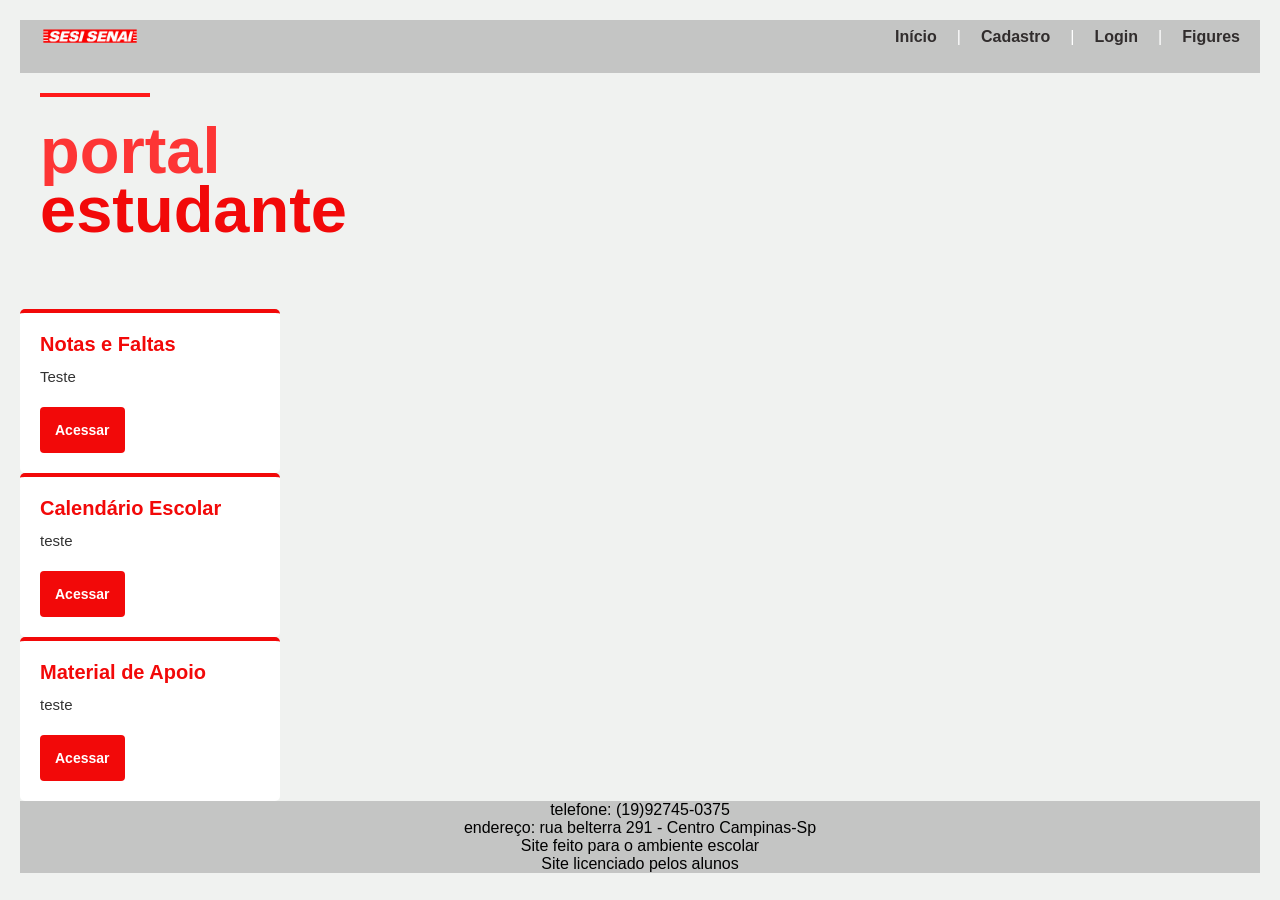
==== index.html @ 0442bc59 "começo-pagina inicial" ====
<!DOCTYPE html>
<html lang="pt-BR">
<head>
    <meta charset="UTF-8">
    <title>Portal do estudante</title>
    <link rel="stylesheet" href="css/style.css">
</head>

<body>
    <header>
        <img src="assets/img/logo.sesi.png" alt="Logo sesi senai" id="logo-menu">
        <nav>
            <p>Início</p>
            <span>|</span>
            <p>Cadastro</p>
            <span>|</span>
            <p>Login</p>
            <span>|</span>
            <p>Figures</p>
        </nav>
    </header>

    <main>
        <section id="inicio">
            <article id="texto">
                <h1>portal<br><strong>estudante</strong></h1>
                <p></p>
            </article>
        </section>

<section class="container-cards">
  <div class="card">
    <div class="barra-topo"></div>
    <h3>Notas e Faltas</h3>
    <p>Teste</p>
    <a href="#" class="btn-card">Acessar</a>
  </div>

  <div class="card">
    <div class="barra-topo"></div>
    <h3>Calendário Escolar</h3>
    <p>teste</p>
    <a href="#" class="btn-card">Acessar</a>
  </div>

  <div class="card">
    <div class="barra-topo"></div>
    <h3>Material de Apoio</h3>
    <p>teste</p>
    <a href="#" class="btn-card">Acessar</a>
  </div>
</section>
    </main>
<footer>
    <p>telefone: (19)92745-0375</p>
    <p>endereço: rua belterra 291 - Centro Campinas-Sp</p>
    <p>Site feito para o ambiente escolar</p>
    <p>Site licenciado pelos alunos</p>
</footer>
</body>
</html>
---- css/style.css ----
* {
    margin: 0;
    padding: 0;
    box-sizing: border-box;
}

header {
    background-color: #c4c5c4;
}

body {
    background-color: lch(95.3% 1.24 144.64);
    font-family: Arial, Helvetica, sans-serif;
    color: hwb(0 100% 0%);
    margin: 20px;
}

header {
    display: flex;
    align-items: center;
    justify-content: space-between;
    padding-bottom: 20px;
}

#logo-menu {
    width: 100px;
    margin-left: 20px;
}

nav {
    display: flex;
    align-items: center;
    gap: 20px;
    margin-right: 20px;
}

nav p {
    color: lab(18.88% 1.8 0.65);
    text-decoration: none;
    font-size: 16px;
    font-weight: bold;
}

nav p:hover {
    color: #000000;
    cursor: pointer;
}

nav span {
    color: #ffffff;
}

#inicio {
    display: flex;
    align-items: center;
    padding: 20px;
    justify-content: space-between;
    gap: 20px;
}

#texto {
    width: 70%;
    padding-bottom: 20px;
}

#texto h1 {
    font-size: 65px;
    line-height: 0.9;
    color: hsl(0, 98%, 60%);
    margin-bottom: 30px;
}

#texto h1 strong {
    color: #f20909;
}

#texto h1::before {
    content: "";
    display: block;
    width: 110px;
    height: 4px;
    background-color: hsl(0, 100%, 55%);
    margin-bottom: 25px;
}

#texto p {
    font-size: 22px;
    line-height: 1.6;
}

#cards {
    display: flex;
    gap: 20px;
    padding: 20px;
}

.card {
    background-color: #ffffff;
    color: #333333;
    width: 260px;
    padding: 20px;
    border-top: 4px solid #f20909;
    border-radius: 5px;
    transition: 0.3s;

}

.card:hover {
    transform: translateY(-10px);
    box-shadow: 0 10px 20px rgba(0, 0, 0, 0.15);
    cursor: pointer;
}

.card h3 {
    color: #f20909;
    margin-bottom: 10px;
    font-size: 20px;
}

.card p {
    font-size: 15px;
    line-height: 1.4;
    margin-bottom: 20px;
}

.card a {
    display: inline-block;
    background-color: #f20909;
    color: #ffffff;
    text-decoration: none;
    padding:15px;
    border-radius:4px;
    font-size: 14px;
    font-weight: bold;
}

.card a:hover {
    background-color: #000000;
}

#cards {
    display: flex;
    flex-direction: row;
    justify-content: space-between;
    align-items: center;
    flex-wrap: nowrap;
    gap: 16px;
}

footer {
    background-color: #c4c5c4;
    text-align: center;
    color: black;
}
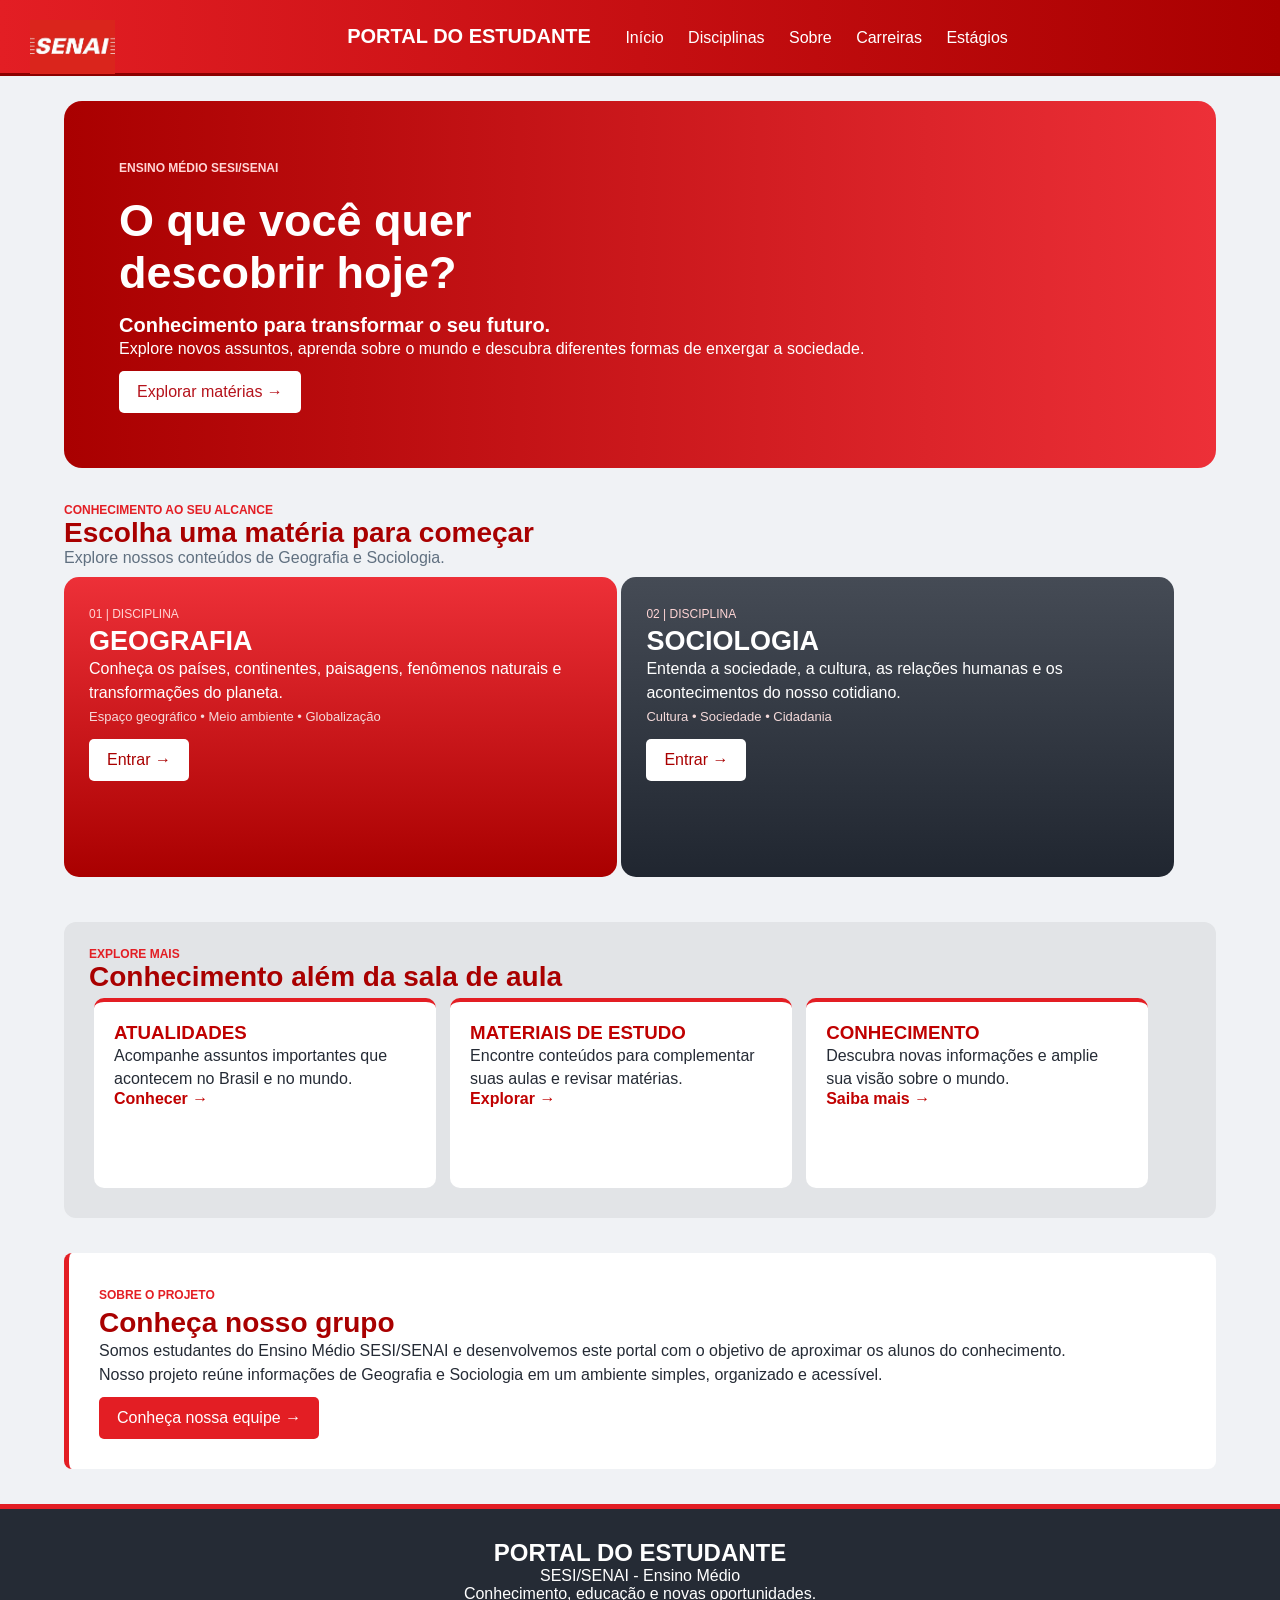
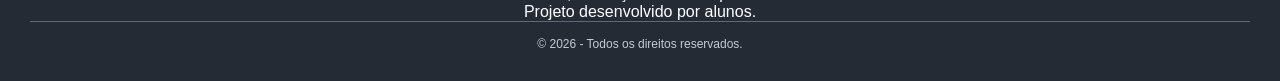
==== commit 6ecf6537: "Atualização do projeto: index.html, disciplina.html e o css" ====
--- a/index.html
+++ b/index.html
@@ -1,61 +1,183 @@
+
 <!DOCTYPE html>
 <html lang="pt-BR">
 <head>
-    <meta charset="UTF-8">
-    <title>Portal do estudante</title>
-    <link rel="stylesheet" href="css/style.css">
+    <title>Portal do Estudante</title>
+    <meta charset="UTF-8" />
+    <link rel="stylesheet" href="css/style.css" />
 </head>
 
 <body>
+
     <header>
-        <img src="assets/img/logo.sesi.png" alt="Logo sesi senai" id="logo-menu">
+
+        <img src="assets/img/logo.sesi.png" alt="Logo SESI SENAI">
+
+        <h2>PORTAL DO ESTUDANTE</h2>
+
         <nav>
-            <p>Início</p>
-            <span>|</span>
-            <p>Cadastro</p>
-            <span>|</span>
-            <p>Login</p>
-            <span>|</span>
-            <p>Figures</p>
+            <a href="index.html">Início</a>
+            <a href="disciplinas.html">Disciplinas</a>
+            <a href="sobre.html">Sobre</a>
+            <a href="carreiras.html">Carreiras</a>
+            <a href="estagio.html">Estágios</a>
         </nav>
+
     </header>
 
     <main>
-        <section id="inicio">
-            <article id="texto">
-                <h1>portal<br><strong>estudante</strong></h1>
-                <p></p>
-            </article>
+
+        <section class="inicio">
+
+            <p class="destaque">ENSINO MÉDIO SESI/SENAI</p>
+
+            <h1>O que você quer<br>descobrir hoje?</h1>
+
+            <h2>Conhecimento para transformar o seu futuro.</h2>
+
+            <p>
+                Explore novos assuntos, aprenda sobre o mundo
+                e descubra diferentes formas de enxergar a sociedade.
+            </p>
+
+            <a href="#materias" class="botao">Explorar matérias →</a>
+
         </section>
 
-<section class="container-cards">
-  <div class="card">
-    <div class="barra-topo"></div>
-    <h3>Notas e Faltas</h3>
-    <p>Teste</p>
-    <a href="#" class="btn-card">Acessar</a>
-  </div>
+        <section class="materias" id="materias">
 
-  <div class="card">
-    <div class="barra-topo"></div>
-    <h3>Calendário Escolar</h3>
-    <p>teste</p>
-    <a href="#" class="btn-card">Acessar</a>
-  </div>
+            <p class="destaque">CONHECIMENTO AO SEU ALCANCE</p>
 
-  <div class="card">
-    <div class="barra-topo"></div>
-    <h3>Material de Apoio</h3>
-    <p>teste</p>
-    <a href="#" class="btn-card">Acessar</a>
-  </div>
-</section>
+            <h2>Escolha uma matéria para começar</h2>
+
+            <p class="descricao">
+                Explore nossos conteúdos de Geografia e Sociologia.
+            </p>
+
+            <article class="card geografia">
+
+                <p class="numero">01 | DISCIPLINA</p>
+
+                <h3>GEOGRAFIA</h3>
+
+                <p>
+                    Conheça os países, continentes, paisagens,
+                    fenômenos naturais e transformações do planeta.
+                </p>
+
+                <p class="assuntos">
+                    Espaço geográfico • Meio ambiente • Globalização
+                </p>
+
+                <a href="geografia.html" class="botao">Entrar →</a>
+
+            </article>
+
+            <article class="card sociologia">
+
+                <p class="numero">02 | DISCIPLINA</p>
+
+                <h3>SOCIOLOGIA</h3>
+
+                <p>
+                    Entenda a sociedade, a cultura, as relações humanas
+                    e os acontecimentos do nosso cotidiano.
+                </p>
+
+                <p class="assuntos">
+                    Cultura • Sociedade • Cidadania
+                </p>
+
+                <a href="sociologia.html" class="botao">Entrar →</a>
+
+            </article>
+
+        </section>
+
+        <section class="conteudos">
+
+            <p class="destaque">EXPLORE MAIS</p>
+
+            <h2>Conhecimento além da sala de aula</h2>
+
+            <article class="conteudo">
+
+                <h3>ATUALIDADES</h3>
+
+                <p>
+                    Acompanhe assuntos importantes que acontecem
+                    no Brasil e no mundo.
+                </p>
+
+                <a href="noticias/">Conhecer →</a>
+
+            </article>
+
+            <article class="conteudo">
+
+                <h3>MATERIAIS DE ESTUDO</h3>
+
+                <p>
+                    Encontre conteúdos para complementar
+                    suas aulas e revisar matérias.
+                </p>
+
+                <a href="#materias">Explorar →</a>
+
+            </article>
+
+            <article class="conteudo">
+
+                <h3>CONHECIMENTO</h3>
+
+                <p>
+                    Descubra novas informações e amplie
+                    sua visão sobre o mundo.
+                </p>
+
+                <a href="#grupo">Saiba mais →</a>
+
+            </article>
+
+        </section>
+
+        <section class="grupo" id="grupo">
+
+            <p class="destaque">SOBRE O PROJETO</p>
+
+            <h2>Conheça nosso grupo</h2>
+
+            <p>
+                Somos estudantes do Ensino Médio SESI/SENAI
+                e desenvolvemos este portal com o objetivo de
+                aproximar os alunos do conhecimento.
+            </p>
+
+            <p>
+                Nosso projeto reúne informações de Geografia
+                e Sociologia em um ambiente simples, organizado
+                e acessível.
+            </p>
+
+            <a href="sobre.html" class="botao">Conheça nossa equipe →</a>
+
+        </section>
+
     </main>
-<footer>
-    <p>telefone: (19)92745-0375</p>
-    <p>endereço: rua belterra 291 - Centro Campinas-Sp</p>
-    <p>Site feito para o ambiente escolar</p>
-    <p>Site licenciado pelos alunos</p>
-</footer>
+
+    <footer>
+
+        <h2>PORTAL DO ESTUDANTE</h2>
+
+        <p>SESI/SENAI - Ensino Médio</p>
+
+        <p>Conhecimento, educação e novas oportunidades.</p>
+
+        <p>Projeto desenvolvido por alunos.</p>
+
+        <p class="final">© 2026 - Todos os direitos reservados.</p>
+
+    </footer>
+
 </body>
-</html>+</html>
--- a/css/style.css
+++ b/css/style.css
@@ -1,154 +1,254 @@
 * {
+    box-sizing: border-box;
+    padding: 0;
     margin: 0;
-    padding: 0;
-    box-sizing: border-box;
+}
+
+body {
+    margin: 0;
+    background-color: #f0f2f5;
+    color: #252b35;
+    font-family: Arial, sans-serif;
 }
 
 header {
-    background-color: #c4c5c4;
-}
-
-body {
-    background-color: lch(95.3% 1.24 144.64);
-    font-family: Arial, Helvetica, sans-serif;
-    color: hwb(0 100% 0%);
-    margin: 20px;
-}
-
-header {
-    display: flex;
-    align-items: center;
-    justify-content: space-between;
-    padding-bottom: 20px;
-}
-
-#logo-menu {
-    width: 100px;
-    margin-left: 20px;
+    background: linear-gradient(to right, #e31e24, #a90000);
+    padding: 15px 30px;
+    text-align: center;
+    border-bottom: 3px solid #8b0000;
+}
+
+header img {
+    width: 85px;
+    float: left;
+    margin-top: 5px;
+}
+
+header h2 {
+    display: inline-block;
+    color: white;
+    font-size: 20px;
+    margin: 10px;
 }
 
 nav {
-    display: flex;
-    align-items: center;
-    gap: 20px;
-    margin-right: 20px;
-}
-
-nav p {
-    color: lab(18.88% 1.8 0.65);
+    display: inline-block;
+    margin: 10px;
+}
+
+nav a {
+    color: white;
     text-decoration: none;
-    font-size: 16px;
+    margin: 10px;
+    transition: 0.3s;
+}
+
+nav a:hover {
+    color: #ffd5d5;
+}
+
+.inicio {
+    width: 90%;
+    margin: 25px auto;
+    padding: 55px;
+    background: linear-gradient(to right, #a90000, #ed3038);
+    color: white;
+    border-radius: 18px;
+}
+
+.inicio h1 {
+    font-size: 45px;
+    margin: 15px 0;
+    animation: aparecer 2s;
+}
+
+.inicio h2 {
+    font-size: 20px;
+}
+
+.inicio p {
+    line-height: 24px;
+}
+
+.destaque {
+    color: #e31e24;
+    font-size: 12px;
     font-weight: bold;
 }
 
-nav p:hover {
-    color: #000000;
-    cursor: pointer;
-}
-
-nav span {
-    color: #ffffff;
-}
-
-#inicio {
-    display: flex;
-    align-items: center;
+.inicio .destaque {
+    color: #ffd5d5;
+}
+
+@keyframes aparecer {
+    from {
+        opacity: 0;
+    }
+
+    to {
+        opacity: 1;
+    }
+}
+
+.botao {
+    display: inline-block;
+    background-color: #e31e24;
+    color: white;
+    padding: 12px 18px;
+    margin-top: 10px;
+    text-decoration: none;
+    border-radius: 5px;
+    transition: 0.3s;
+}
+
+.botao:hover {
+    background-color: #a90000;
+}
+
+.inicio .botao {
+    background-color: white;
+    color: #b5121b;
+}
+
+.inicio .botao:hover {
+    background-color: #ffdada;
+}
+
+.materias, .conteudos {
+    width: 90%;
+    margin: 35px auto;
+}
+
+.materias h2, .conteudos h2, .grupo h2 {
+    font-size: 28px;
+    color: #a90000;
+}
+
+.descricao {
+    color: #607080;
+}
+
+.card {
+    display: inline-block;
+    vertical-align: top;
+    width: 48%;
+    min-height: 300px;
+    padding: 25px;
+    margin: 10px 0;
+    border-radius: 15px;
+    color: white;
+    transition: 0.3s;
+}
+
+.card:hover {
+    transform: translateY(-5px);
+}
+
+.geografia {
+    background: linear-gradient(to bottom, #ed3038, #a90000);
+}
+
+.sociologia {
+    background: linear-gradient(to bottom, #454b55, #202630);
+}
+
+.card h3 {
+    font-size: 27px;
+}
+
+.numero {
+    font-size: 12px;
+    color: #ffd5d5;
+}
+
+.card p {
+    line-height: 24px;
+}
+
+.assuntos {
+    font-size: 13px;
+    color: #f5dada;
+}
+
+.card .botao {
+    background-color: white;
+    color: #a90000;
+}
+
+.card .botao:hover {
+    background-color: #ffdada;
+}
+
+.conteudos {
+    background-color: #e2e4e7;
+    padding: 25px;
+    border-radius: 12px;
+}
+
+.conteudo {
+    display: inline-block;
+    vertical-align: top;
+    width: 31%;
+    min-height: 190px;
+    background-color: white;
     padding: 20px;
-    justify-content: space-between;
-    gap: 20px;
-}
-
-#texto {
-    width: 70%;
-    padding-bottom: 20px;
-}
-
-#texto h1 {
-    font-size: 65px;
-    line-height: 0.9;
-    color: hsl(0, 98%, 60%);
-    margin-bottom: 30px;
-}
-
-#texto h1 strong {
-    color: #f20909;
-}
-
-#texto h1::before {
-    content: "";
-    display: block;
-    width: 110px;
-    height: 4px;
-    background-color: hsl(0, 100%, 55%);
-    margin-bottom: 25px;
-}
-
-#texto p {
-    font-size: 22px;
-    line-height: 1.6;
-}
-
-#cards {
-    display: flex;
-    gap: 20px;
-    padding: 20px;
-}
-
-.card {
-    background-color: #ffffff;
-    color: #333333;
-    width: 260px;
-    padding: 20px;
-    border-top: 4px solid #f20909;
-    border-radius: 5px;
-    transition: 0.3s;
-
-}
-
-.card:hover {
-    transform: translateY(-10px);
-    box-shadow: 0 10px 20px rgba(0, 0, 0, 0.15);
-    cursor: pointer;
-}
-
-.card h3 {
-    color: #f20909;
-    margin-bottom: 10px;
-    font-size: 20px;
-}
-
-.card p {
-    font-size: 15px;
-    line-height: 1.4;
-    margin-bottom: 20px;
-}
-
-.card a {
-    display: inline-block;
-    background-color: #f20909;
-    color: #ffffff;
+    margin: 5px;
+    border-radius: 10px;
+    border-top: 4px solid #e31e24;
+    transition: 0.3s;
+}
+
+.conteudo:hover {
+    background-color: #fff5f5;
+    transform: translateY(-5px);
+}
+
+.conteudo h3 {
+    color: #c00000;
+}
+
+.conteudo p {
+    line-height: 23px;
+}
+
+.conteudo a {
+    color: #c00000;
+    font-weight: bold;
     text-decoration: none;
-    padding:15px;
-    border-radius:4px;
-    font-size: 14px;
-    font-weight: bold;
-}
-
-.card a:hover {
-    background-color: #000000;
-}
-
-#cards {
-    display: flex;
-    flex-direction: row;
-    justify-content: space-between;
-    align-items: center;
-    flex-wrap: nowrap;
-    gap: 16px;
+}
+
+.conteudo a:hover {
+    text-decoration: underline;
+}
+
+.grupo {
+    width: 90%;
+    margin: 35px auto;
+    padding: 30px;
+    background-color: white;
+    border-left: 5px solid #e31e24;
+    border-radius: 8px;
+}
+
+.grupo p {
+    line-height: 24px;
 }
 
 footer {
-    background-color: #c4c5c4;
+    background-color: #252b35;
+    color: white;
     text-align: center;
-    color: black;
-}+    padding: 30px;
+    border-top: 5px solid #e31e24;
+}
+
+footer h2 {
+    color: white;
+}
+
+footer .final {
+    border-top: 1px solid #606875;
+    padding-top: 15px;
+    color: #c6cbd2;
+    font-size: 12px;
+}
